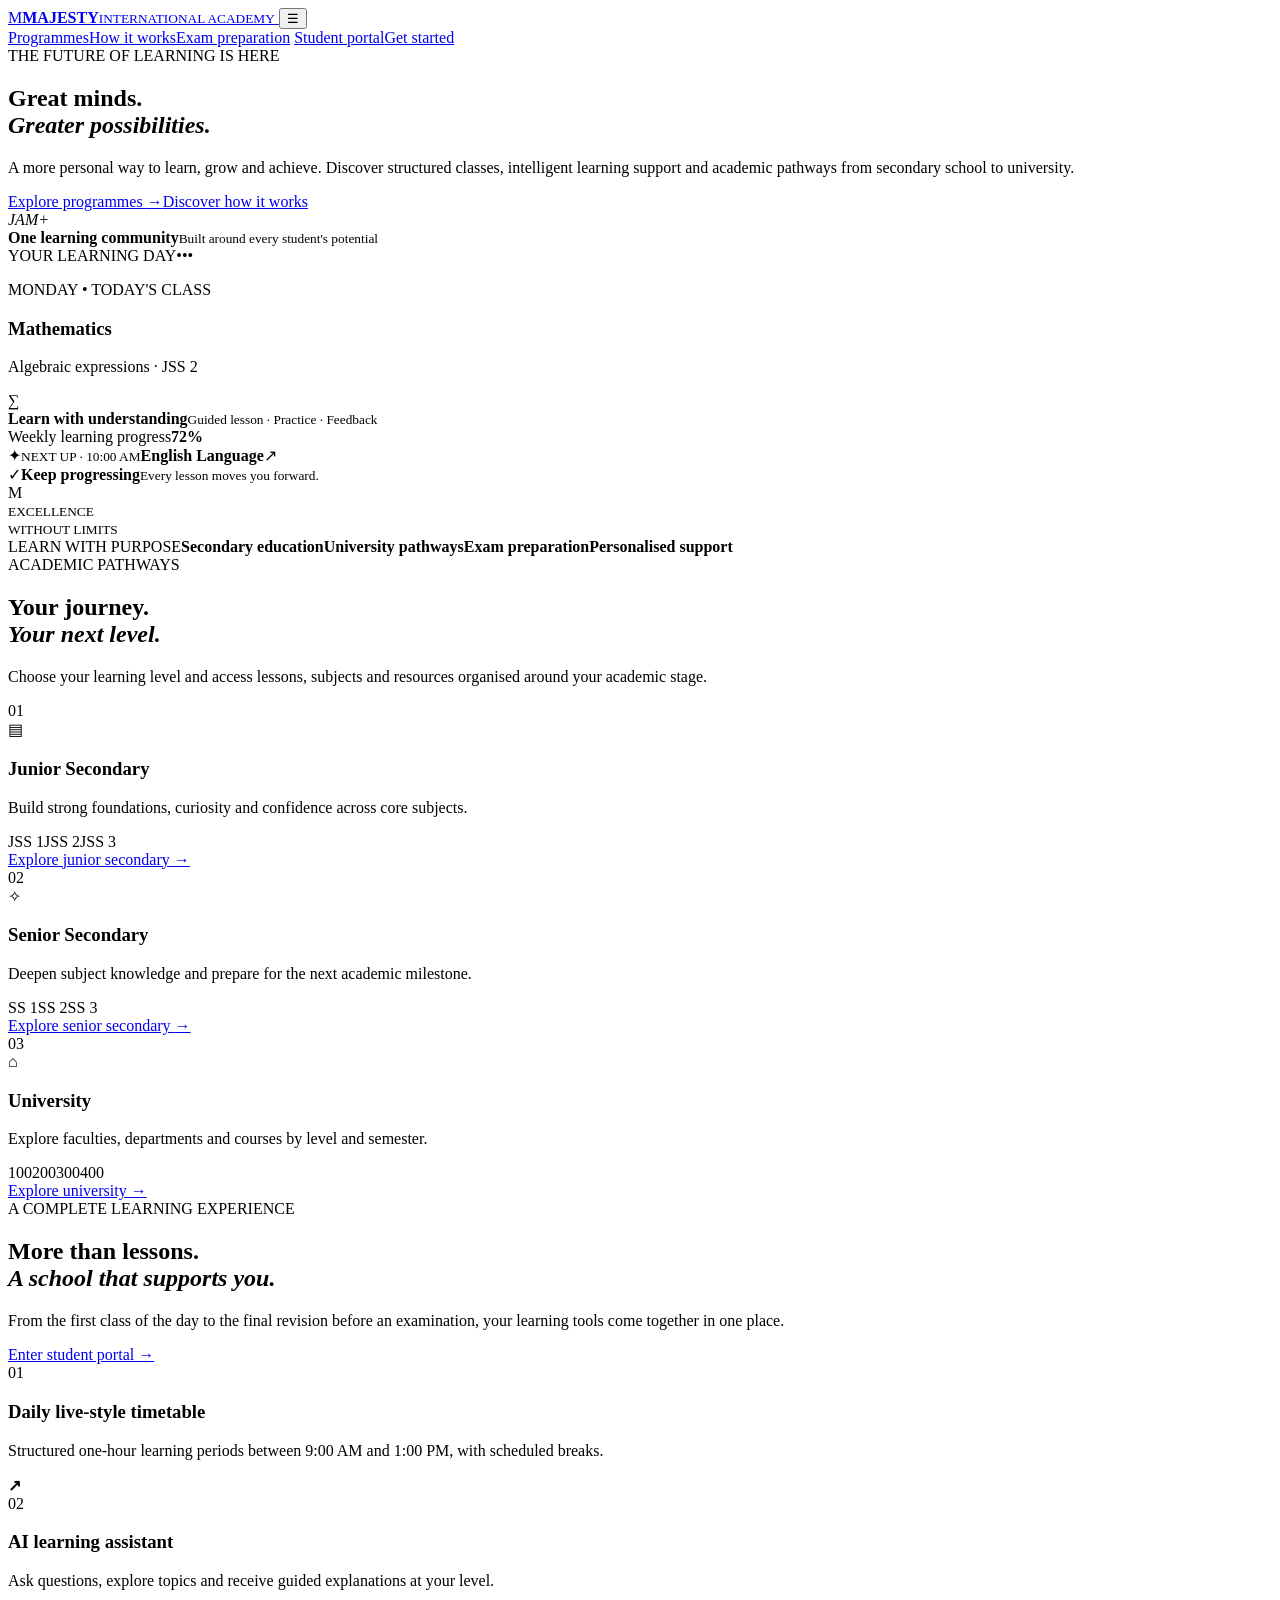
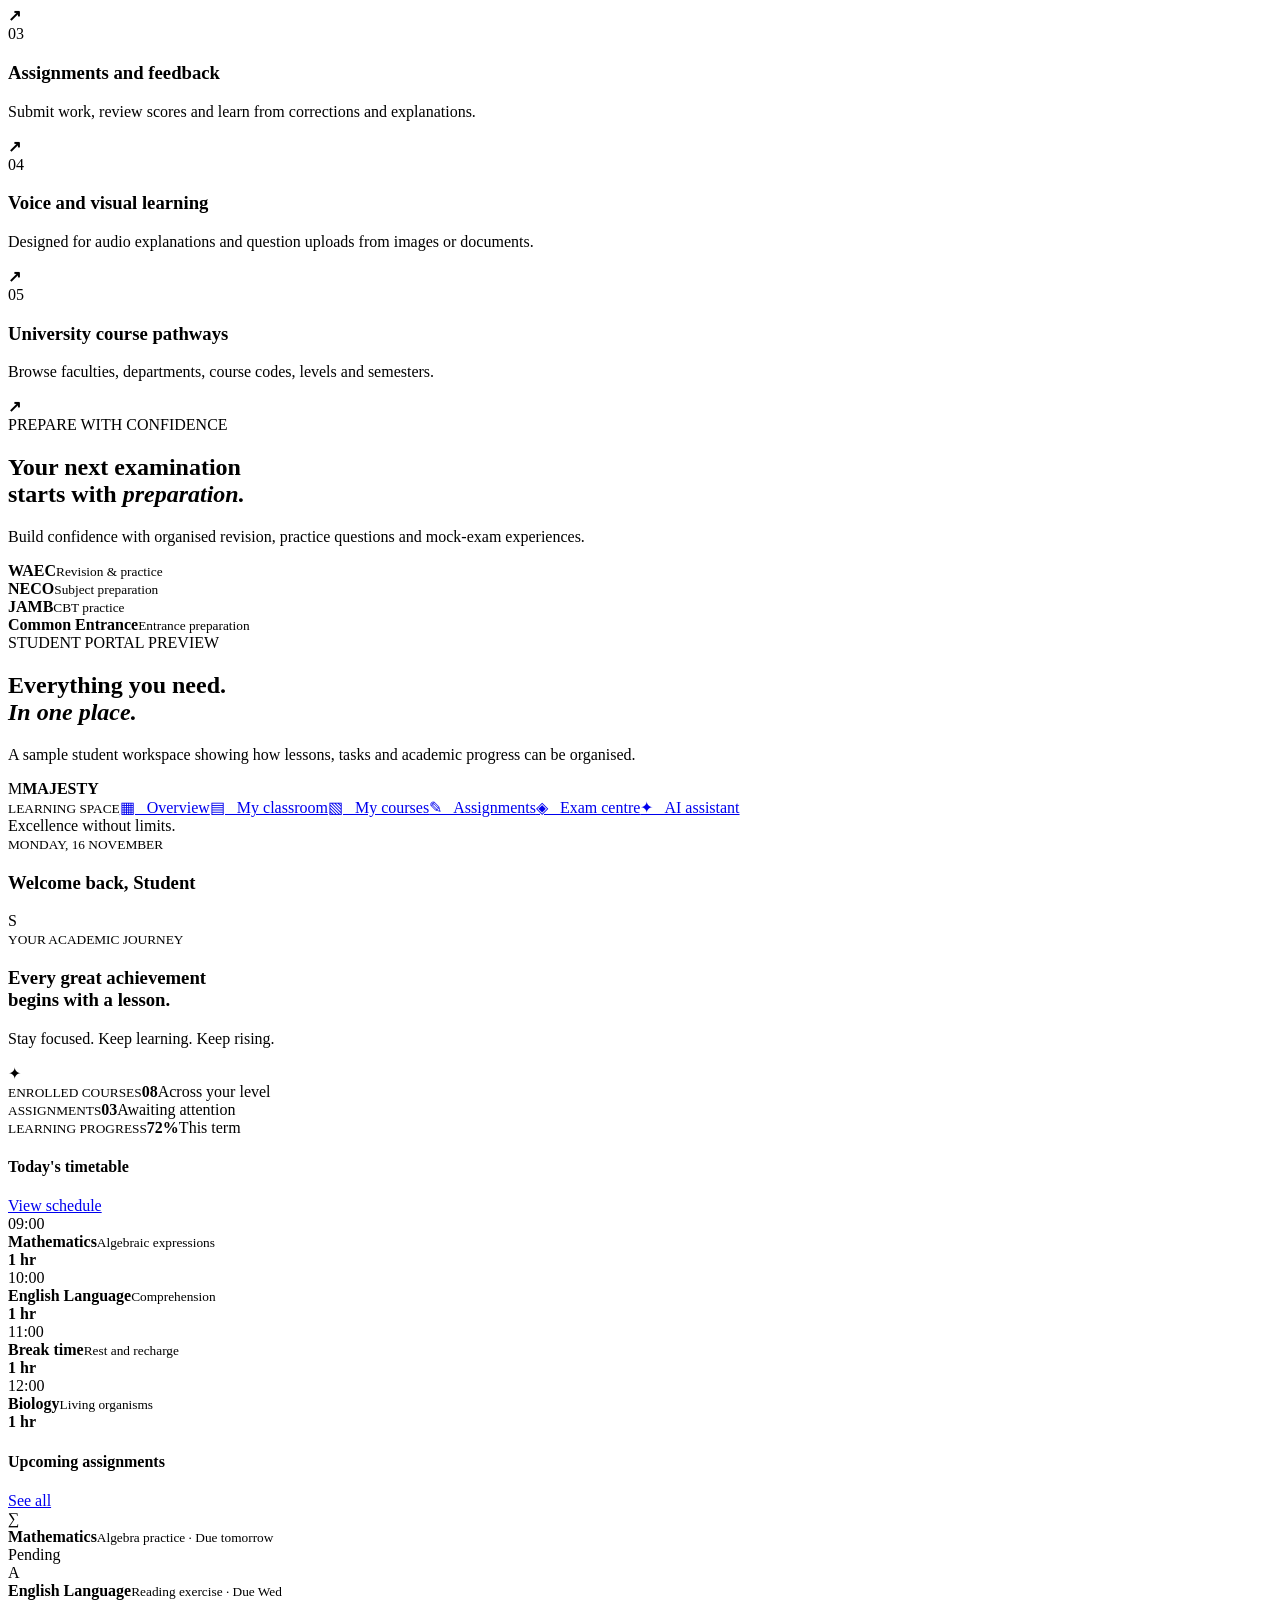
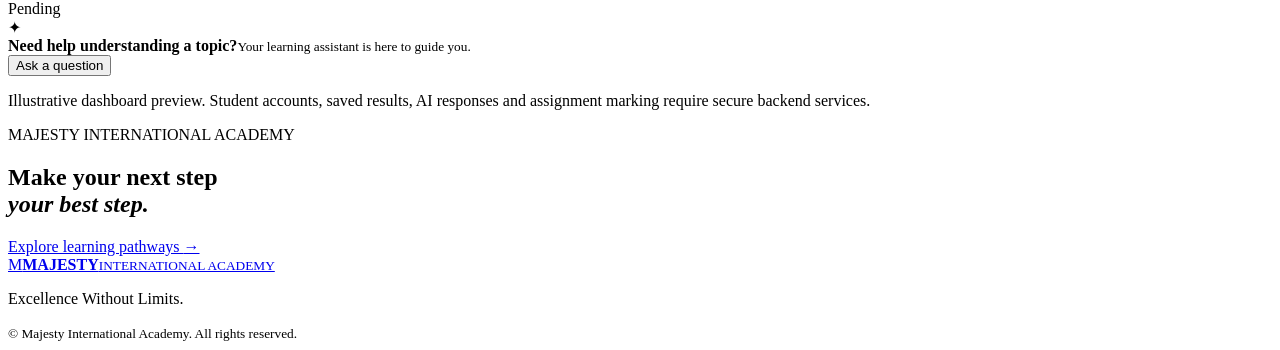
==== index.html @ ababc168 "Add index.html for Majesty International Academy website" ====
<!doctype html>
<html lang="en">
<head>
  <meta charset="UTF-8" />
  <meta name="viewport" content="width=device-width, initial-scale=1.0" />
  <meta name="description" content="Majesty International Academy — premium AI-powered learning for JSS, SS and university students." />
  <meta name="theme-color" content="#102b55" />
  <title>Majesty International Academy | Excellence Without Limits</title>
  <link rel="preconnect" href="https://fonts.googleapis.com">
  <link rel="preconnect" href="https://fonts.gstatic.com" crossorigin>
  <link href="https://fonts.googleapis.com/css2?family=DM+Sans:wght@400;500;600;700&family=Playfair+Display:wght@600;700&display=swap" rel="stylesheet">
  <link rel="stylesheet" href="styles.css" />
</head>
<body>
  <header class="site-header">
    <a class="brand" href="#home" aria-label="Majesty International Academy home">
      <span class="brand-mark">M</span><span><strong>MAJESTY</strong><small>INTERNATIONAL ACADEMY</small></span>
    </a>
    <button class="menu-toggle" id="menuToggle" aria-label="Open navigation">☰</button>
    <nav id="mainNav">
      <a href="#programmes">Programmes</a><a href="#how">How it works</a><a href="#exams">Exam preparation</a>
      <a href="#dashboard" class="nav-login">Student portal</a><a href="#dashboard" class="button button-small">Get started</a>
    </nav>
  </header>

  <main id="home">
    <section class="hero">
      <div class="hero-copy">
        <span class="eyebrow"><span class="eyebrow-dot"></span> THE FUTURE OF LEARNING IS HERE</span>
        <h1>Great minds.<br><em>Greater possibilities.</em></h1>
        <p class="hero-lead">A more personal way to learn, grow and achieve. Discover structured classes, intelligent learning support and academic pathways from secondary school to university.</p>
        <div class="hero-actions"><a class="button" href="#programmes">Explore programmes <span>→</span></a><a class="text-link" href="#how">Discover how it works</a></div>
        <div class="hero-proof"><div class="avatar-stack"><i>J</i><i>A</i><i>M</i><i>+</i></div><span><strong>One learning community</strong><small>Built around every student's potential</small></span></div>
      </div>
      <div class="hero-visual">
        <div class="hero-glow"></div>
        <div class="study-card">
          <div class="study-top"><span class="live-pill"><b></b> YOUR LEARNING DAY</span><span class="dots">•••</span></div>
          <p class="muted-label">MONDAY • TODAY'S CLASS</p>
          <h3>Mathematics</h3><p class="study-sub">Algebraic expressions · JSS 2</p>
          <div class="lesson-art"><div class="math-symbol">∑</div><div><strong>Learn with understanding</strong><small>Guided lesson · Practice · Feedback</small></div></div>
          <div class="progress-line"><span></span></div><div class="progress-caption"><span>Weekly learning progress</span><strong>72%</strong></div>
          <div class="next-class"><span class="class-icon">✦</span><span><small>NEXT UP · 10:00 AM</small><strong>English Language</strong></span><span class="arrow">↗</span></div>
        </div>
        <div class="floating-note"><span class="note-icon">✓</span><span><strong>Keep progressing</strong><small>Every lesson moves you forward.</small></span></div>
        <div class="hero-seal">M<br><small>EXCELLENCE<br>WITHOUT LIMITS</small></div>
      </div>
    </section>

    <section class="trust-strip"><span>LEARN WITH PURPOSE</span><b>Secondary education</b><i></i><b>University pathways</b><i></i><b>Exam preparation</b><i></i><b>Personalised support</b></section>

    <section class="section programmes" id="programmes">
      <div class="section-heading"><div><span class="eyebrow">ACADEMIC PATHWAYS</span><h2>Your journey.<br><em>Your next level.</em></h2></div><p>Choose your learning level and access lessons, subjects and resources organised around your academic stage.</p></div>
      <div class="programme-grid">
        <article class="programme-card"><span class="programme-number">01</span><div class="programme-icon">▤</div><h3>Junior Secondary</h3><p>Build strong foundations, curiosity and confidence across core subjects.</p><div class="level-tags"><span>JSS 1</span><span>JSS 2</span><span>JSS 3</span></div><a href="#dashboard" class="card-link">Explore junior secondary <b>→</b></a></article>
        <article class="programme-card featured"><span class="programme-number">02</span><div class="programme-icon">✧</div><h3>Senior Secondary</h3><p>Deepen subject knowledge and prepare for the next academic milestone.</p><div class="level-tags"><span>SS 1</span><span>SS 2</span><span>SS 3</span></div><a href="#dashboard" class="card-link">Explore senior secondary <b>→</b></a></article>
        <article class="programme-card"><span class="programme-number">03</span><div class="programme-icon">⌂</div><h3>University</h3><p>Explore faculties, departments and courses by level and semester.</p><div class="level-tags"><span>100</span><span>200</span><span>300</span><span>400</span></div><a href="#dashboard" class="card-link">Explore university <b>→</b></a></article>
      </div>
    </section>

    <section class="section feature-section" id="how">
      <div class="feature-intro"><span class="eyebrow">A COMPLETE LEARNING EXPERIENCE</span><h2>More than lessons.<br><em>A school that supports you.</em></h2><p>From the first class of the day to the final revision before an examination, your learning tools come together in one place.</p><a href="#dashboard" class="button">Enter student portal <span>→</span></a></div>
      <div class="feature-list">
        <article><span>01</span><div><h3>Daily live-style timetable</h3><p>Structured one-hour learning periods between 9:00 AM and 1:00 PM, with scheduled breaks.</p></div><b>↗</b></article>
        <article><span>02</span><div><h3>AI learning assistant</h3><p>Ask questions, explore topics and receive guided explanations at your level.</p></div><b>↗</b></article>
        <article><span>03</span><div><h3>Assignments and feedback</h3><p>Submit work, review scores and learn from corrections and explanations.</p></div><b>↗</b></article>
        <article><span>04</span><div><h3>Voice and visual learning</h3><p>Designed for audio explanations and question uploads from images or documents.</p></div><b>↗</b></article>
        <article><span>05</span><div><h3>University course pathways</h3><p>Browse faculties, departments, course codes, levels and semesters.</p></div><b>↗</b></article>
      </div>
    </section>

    <section class="exam-section" id="exams"><div class="exam-copy"><span class="eyebrow light">PREPARE WITH CONFIDENCE</span><h2>Your next examination<br>starts with <em>preparation.</em></h2><p>Build confidence with organised revision, practice questions and mock-exam experiences.</p></div><div class="exam-grid"><div><strong>WAEC</strong><small>Revision & practice</small></div><div><strong>NECO</strong><small>Subject preparation</small></div><div><strong>JAMB</strong><small>CBT practice</small></div><div><strong>Common Entrance</strong><small>Entrance preparation</small></div></div></section>

    <section class="section dashboard-preview" id="dashboard">
      <div class="section-heading"><div><span class="eyebrow">STUDENT PORTAL PREVIEW</span><h2>Everything you need.<br><em>In one place.</em></h2></div><p>A sample student workspace showing how lessons, tasks and academic progress can be organised.</p></div>
      <div class="portal">
        <aside class="portal-sidebar"><div class="portal-brand"><span class="brand-mark mini">M</span><strong>MAJESTY</strong></div><small class="side-caption">LEARNING SPACE</small><a class="side-active" href="#dashboard">▦ &nbsp; Overview</a><a href="#timetable">▤ &nbsp; My classroom</a><a href="#courses">▧ &nbsp; My courses</a><a href="#assignments">✎ &nbsp; Assignments</a><a href="#exams">◈ &nbsp; Exam centre</a><a href="#assistant">✦ &nbsp; AI assistant</a><div class="side-bottom">Excellence without limits.</div></aside>
        <div class="portal-main"><div class="portal-top"><div><small>MONDAY, 16 NOVEMBER</small><h3>Welcome back, Student</h3></div><span class="student-avatar">S</span></div>
          <div class="welcome-banner"><div><small>YOUR ACADEMIC JOURNEY</small><h3>Every great achievement<br>begins with a lesson.</h3><p>Stay focused. Keep learning. Keep rising.</p></div><div class="banner-star">✦</div></div>
          <div class="stats-row"><div><small>ENROLLED COURSES</small><strong>08</strong><span>Across your level</span></div><div><small>ASSIGNMENTS</small><strong>03</strong><span>Awaiting attention</span></div><div><small>LEARNING PROGRESS</small><strong>72%</strong><span>This term</span></div></div>
          <div class="portal-columns"><div class="portal-panel" id="timetable"><div class="panel-heading"><h4>Today's timetable</h4><a href="#timetable">View schedule</a></div><div class="schedule-row"><time>09:00</time><span class="schedule-color blue"></span><div><strong>Mathematics</strong><small>Algebraic expressions</small></div><b>1 hr</b></div><div class="schedule-row"><time>10:00</time><span class="schedule-color gold"></span><div><strong>English Language</strong><small>Comprehension</small></div><b>1 hr</b></div><div class="schedule-row break-row"><time>11:00</time><span class="schedule-color green"></span><div><strong>Break time</strong><small>Rest and recharge</small></div><b>1 hr</b></div><div class="schedule-row"><time>12:00</time><span class="schedule-color violet"></span><div><strong>Biology</strong><small>Living organisms</small></div><b>1 hr</b></div></div>
          <div class="portal-panel" id="assignments"><div class="panel-heading"><h4>Upcoming assignments</h4><a href="#assignments">See all</a></div><div class="task-row"><span class="task-icon">∑</span><div><strong>Mathematics</strong><small>Algebra practice · Due tomorrow</small></div><span class="task-status">Pending</span></div><div class="task-row"><span class="task-icon gold-bg">A</span><div><strong>English Language</strong><small>Reading exercise · Due Wed</small></div><span class="task-status">Pending</span></div><div class="assistant-card" id="assistant"><span>✦</span><div><strong>Need help understanding a topic?</strong><small>Your learning assistant is here to guide you.</small></div><button id="askAssistant">Ask a question</button></div></div></div>
        </div>
      </div>
      <p class="demo-note">Illustrative dashboard preview. Student accounts, saved results, AI responses and assignment marking require secure backend services.</p>
    </section>

    <section class="closing-cta"><span class="eyebrow light">MAJESTY INTERNATIONAL ACADEMY</span><h2>Make your next step<br><em>your best step.</em></h2><a href="#programmes" class="button button-gold">Explore learning pathways <span>→</span></a></section>
  </main>
  <footer><a class="brand footer-brand" href="#home"><span class="brand-mark">M</span><span><strong>MAJESTY</strong><small>INTERNATIONAL ACADEMY</small></span></a><p>Excellence Without Limits.</p><small>© <span id="year"></span> Majesty International Academy. All rights reserved.</small></footer>
  <div class="toast" id="toast" role="status" aria-live="polite"></div>
  <script src="app.js"></script>
</body>
</html>
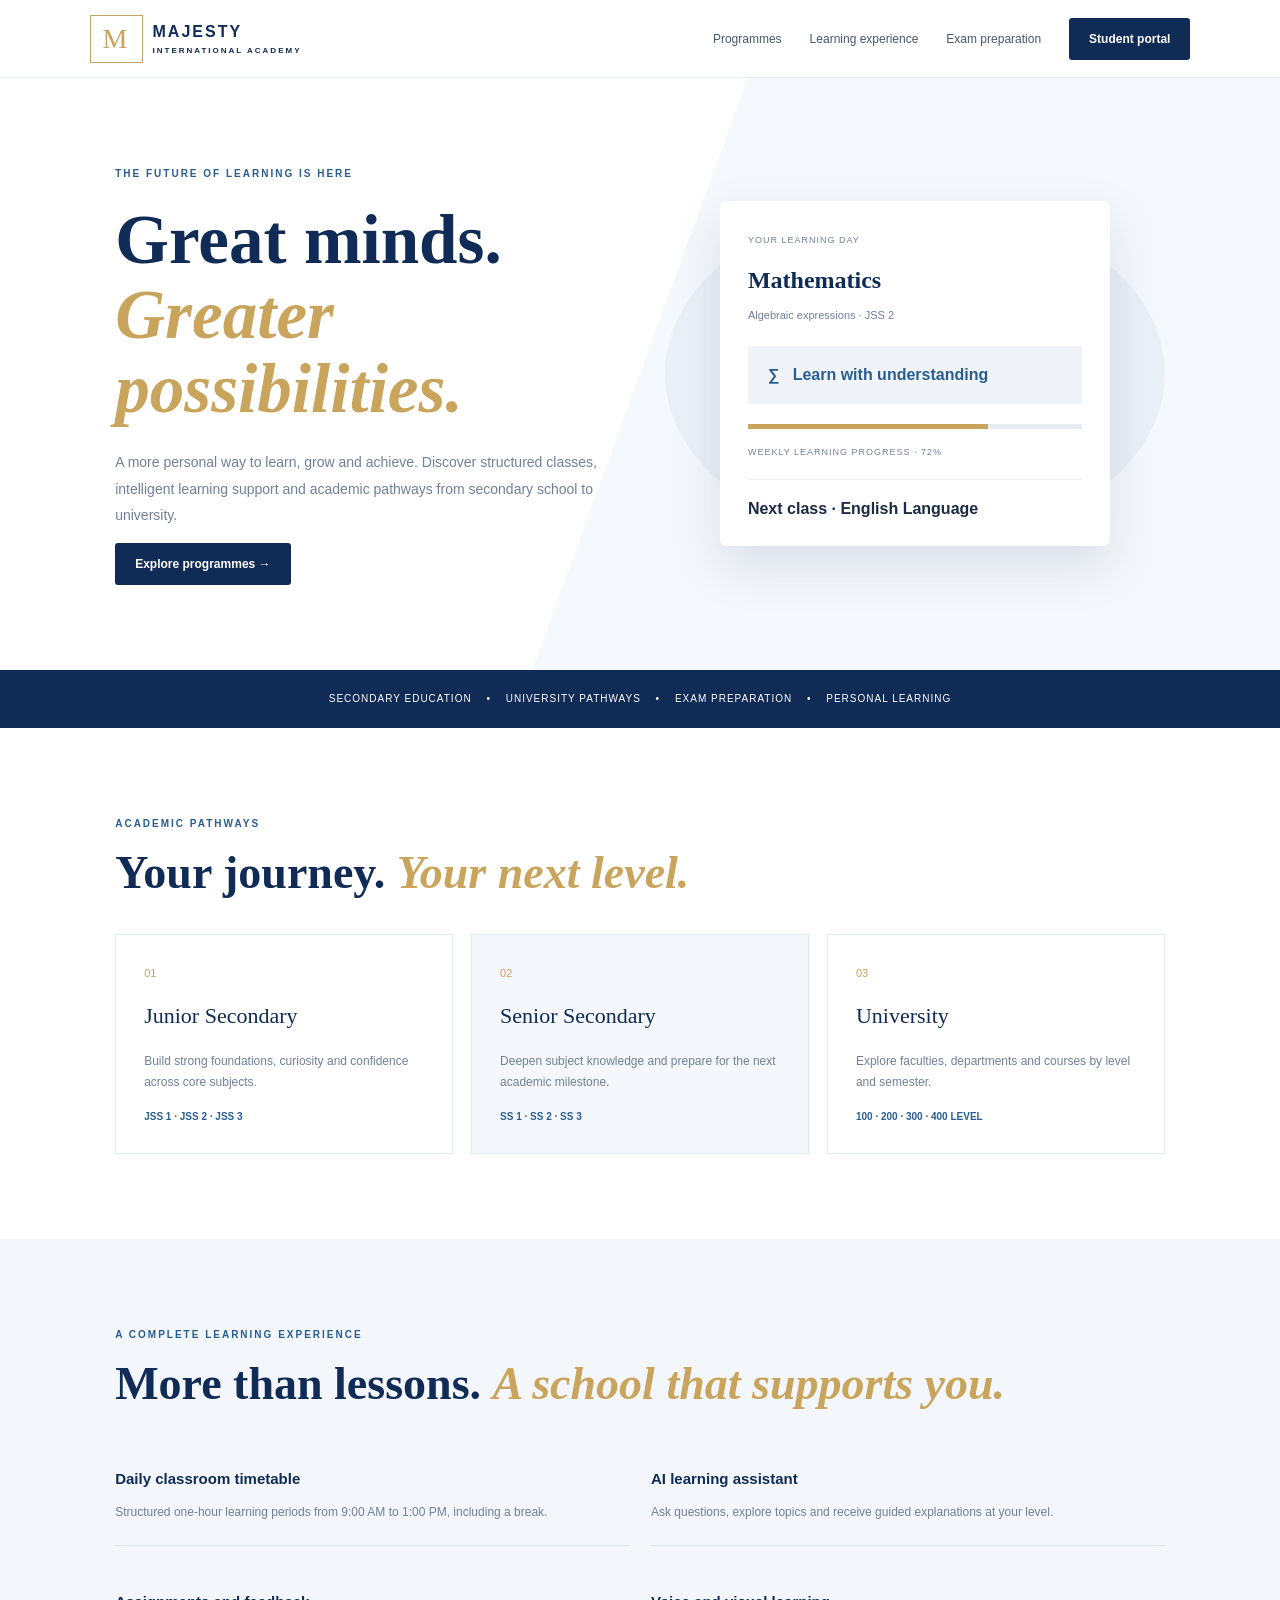
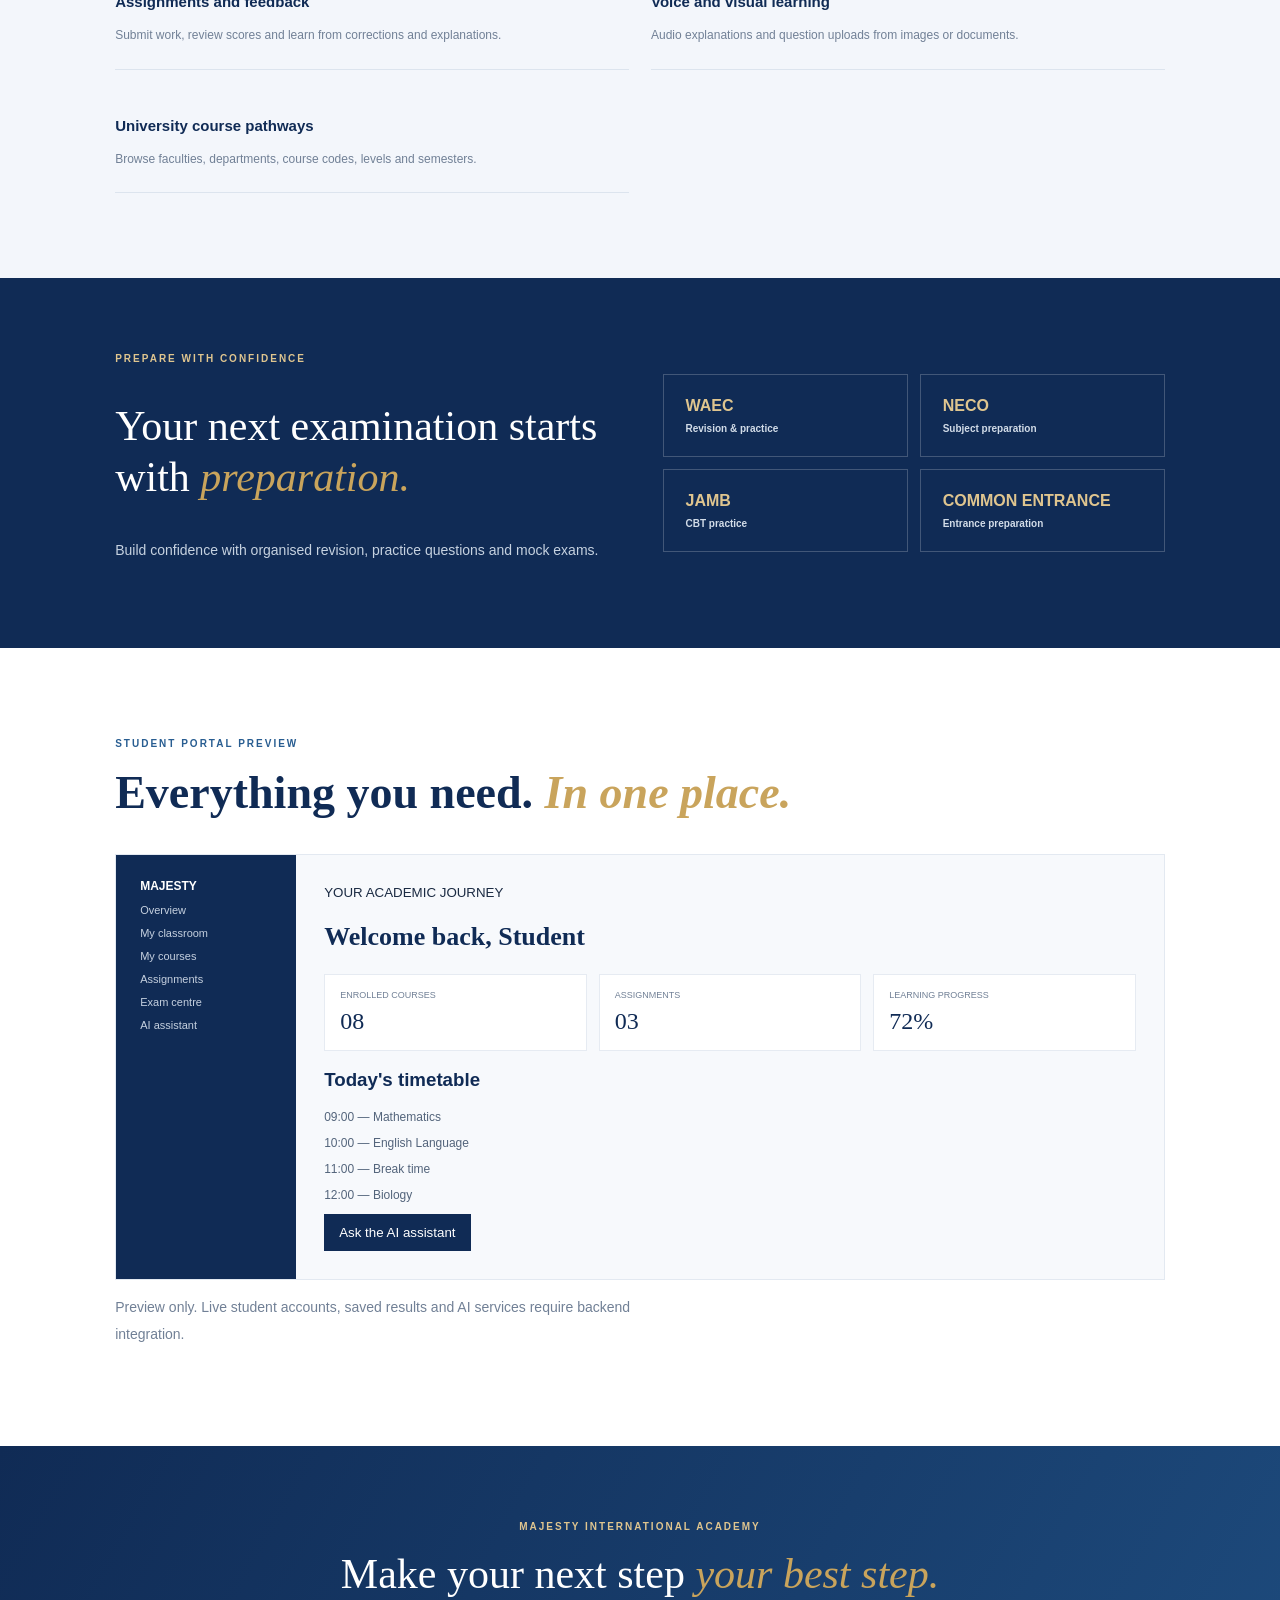
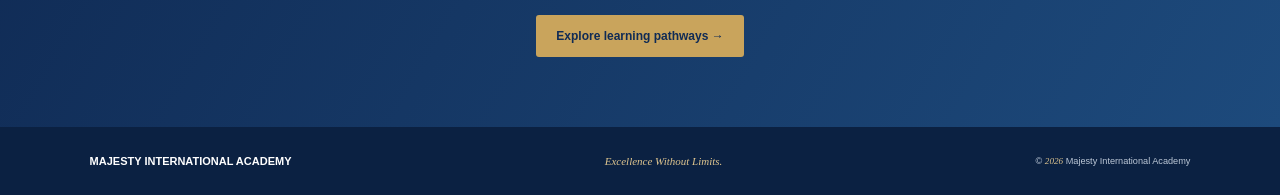
==== commit 23b69b9f: "Build Majesty International Academy website foundation" ====
--- a/index.html
+++ b/index.html
@@ -1,94 +1,10 @@
 <!doctype html>
-<html lang="en">
-<head>
-  <meta charset="UTF-8" />
-  <meta name="viewport" content="width=device-width, initial-scale=1.0" />
-  <meta name="description" content="Majesty International Academy — premium AI-powered learning for JSS, SS and university students." />
-  <meta name="theme-color" content="#102b55" />
-  <title>Majesty International Academy | Excellence Without Limits</title>
-  <link rel="preconnect" href="https://fonts.googleapis.com">
-  <link rel="preconnect" href="https://fonts.gstatic.com" crossorigin>
-  <link href="https://fonts.googleapis.com/css2?family=DM+Sans:wght@400;500;600;700&family=Playfair+Display:wght@600;700&display=swap" rel="stylesheet">
-  <link rel="stylesheet" href="styles.css" />
-</head>
-<body>
-  <header class="site-header">
-    <a class="brand" href="#home" aria-label="Majesty International Academy home">
-      <span class="brand-mark">M</span><span><strong>MAJESTY</strong><small>INTERNATIONAL ACADEMY</small></span>
-    </a>
-    <button class="menu-toggle" id="menuToggle" aria-label="Open navigation">☰</button>
-    <nav id="mainNav">
-      <a href="#programmes">Programmes</a><a href="#how">How it works</a><a href="#exams">Exam preparation</a>
-      <a href="#dashboard" class="nav-login">Student portal</a><a href="#dashboard" class="button button-small">Get started</a>
-    </nav>
-  </header>
-
-  <main id="home">
-    <section class="hero">
-      <div class="hero-copy">
-        <span class="eyebrow"><span class="eyebrow-dot"></span> THE FUTURE OF LEARNING IS HERE</span>
-        <h1>Great minds.<br><em>Greater possibilities.</em></h1>
-        <p class="hero-lead">A more personal way to learn, grow and achieve. Discover structured classes, intelligent learning support and academic pathways from secondary school to university.</p>
-        <div class="hero-actions"><a class="button" href="#programmes">Explore programmes <span>→</span></a><a class="text-link" href="#how">Discover how it works</a></div>
-        <div class="hero-proof"><div class="avatar-stack"><i>J</i><i>A</i><i>M</i><i>+</i></div><span><strong>One learning community</strong><small>Built around every student's potential</small></span></div>
-      </div>
-      <div class="hero-visual">
-        <div class="hero-glow"></div>
-        <div class="study-card">
-          <div class="study-top"><span class="live-pill"><b></b> YOUR LEARNING DAY</span><span class="dots">•••</span></div>
-          <p class="muted-label">MONDAY • TODAY'S CLASS</p>
-          <h3>Mathematics</h3><p class="study-sub">Algebraic expressions · JSS 2</p>
-          <div class="lesson-art"><div class="math-symbol">∑</div><div><strong>Learn with understanding</strong><small>Guided lesson · Practice · Feedback</small></div></div>
-          <div class="progress-line"><span></span></div><div class="progress-caption"><span>Weekly learning progress</span><strong>72%</strong></div>
-          <div class="next-class"><span class="class-icon">✦</span><span><small>NEXT UP · 10:00 AM</small><strong>English Language</strong></span><span class="arrow">↗</span></div>
-        </div>
-        <div class="floating-note"><span class="note-icon">✓</span><span><strong>Keep progressing</strong><small>Every lesson moves you forward.</small></span></div>
-        <div class="hero-seal">M<br><small>EXCELLENCE<br>WITHOUT LIMITS</small></div>
-      </div>
-    </section>
-
-    <section class="trust-strip"><span>LEARN WITH PURPOSE</span><b>Secondary education</b><i></i><b>University pathways</b><i></i><b>Exam preparation</b><i></i><b>Personalised support</b></section>
-
-    <section class="section programmes" id="programmes">
-      <div class="section-heading"><div><span class="eyebrow">ACADEMIC PATHWAYS</span><h2>Your journey.<br><em>Your next level.</em></h2></div><p>Choose your learning level and access lessons, subjects and resources organised around your academic stage.</p></div>
-      <div class="programme-grid">
-        <article class="programme-card"><span class="programme-number">01</span><div class="programme-icon">▤</div><h3>Junior Secondary</h3><p>Build strong foundations, curiosity and confidence across core subjects.</p><div class="level-tags"><span>JSS 1</span><span>JSS 2</span><span>JSS 3</span></div><a href="#dashboard" class="card-link">Explore junior secondary <b>→</b></a></article>
-        <article class="programme-card featured"><span class="programme-number">02</span><div class="programme-icon">✧</div><h3>Senior Secondary</h3><p>Deepen subject knowledge and prepare for the next academic milestone.</p><div class="level-tags"><span>SS 1</span><span>SS 2</span><span>SS 3</span></div><a href="#dashboard" class="card-link">Explore senior secondary <b>→</b></a></article>
-        <article class="programme-card"><span class="programme-number">03</span><div class="programme-icon">⌂</div><h3>University</h3><p>Explore faculties, departments and courses by level and semester.</p><div class="level-tags"><span>100</span><span>200</span><span>300</span><span>400</span></div><a href="#dashboard" class="card-link">Explore university <b>→</b></a></article>
-      </div>
-    </section>
-
-    <section class="section feature-section" id="how">
-      <div class="feature-intro"><span class="eyebrow">A COMPLETE LEARNING EXPERIENCE</span><h2>More than lessons.<br><em>A school that supports you.</em></h2><p>From the first class of the day to the final revision before an examination, your learning tools come together in one place.</p><a href="#dashboard" class="button">Enter student portal <span>→</span></a></div>
-      <div class="feature-list">
-        <article><span>01</span><div><h3>Daily live-style timetable</h3><p>Structured one-hour learning periods between 9:00 AM and 1:00 PM, with scheduled breaks.</p></div><b>↗</b></article>
-        <article><span>02</span><div><h3>AI learning assistant</h3><p>Ask questions, explore topics and receive guided explanations at your level.</p></div><b>↗</b></article>
-        <article><span>03</span><div><h3>Assignments and feedback</h3><p>Submit work, review scores and learn from corrections and explanations.</p></div><b>↗</b></article>
-        <article><span>04</span><div><h3>Voice and visual learning</h3><p>Designed for audio explanations and question uploads from images or documents.</p></div><b>↗</b></article>
-        <article><span>05</span><div><h3>University course pathways</h3><p>Browse faculties, departments, course codes, levels and semesters.</p></div><b>↗</b></article>
-      </div>
-    </section>
-
-    <section class="exam-section" id="exams"><div class="exam-copy"><span class="eyebrow light">PREPARE WITH CONFIDENCE</span><h2>Your next examination<br>starts with <em>preparation.</em></h2><p>Build confidence with organised revision, practice questions and mock-exam experiences.</p></div><div class="exam-grid"><div><strong>WAEC</strong><small>Revision & practice</small></div><div><strong>NECO</strong><small>Subject preparation</small></div><div><strong>JAMB</strong><small>CBT practice</small></div><div><strong>Common Entrance</strong><small>Entrance preparation</small></div></div></section>
-
-    <section class="section dashboard-preview" id="dashboard">
-      <div class="section-heading"><div><span class="eyebrow">STUDENT PORTAL PREVIEW</span><h2>Everything you need.<br><em>In one place.</em></h2></div><p>A sample student workspace showing how lessons, tasks and academic progress can be organised.</p></div>
-      <div class="portal">
-        <aside class="portal-sidebar"><div class="portal-brand"><span class="brand-mark mini">M</span><strong>MAJESTY</strong></div><small class="side-caption">LEARNING SPACE</small><a class="side-active" href="#dashboard">▦ &nbsp; Overview</a><a href="#timetable">▤ &nbsp; My classroom</a><a href="#courses">▧ &nbsp; My courses</a><a href="#assignments">✎ &nbsp; Assignments</a><a href="#exams">◈ &nbsp; Exam centre</a><a href="#assistant">✦ &nbsp; AI assistant</a><div class="side-bottom">Excellence without limits.</div></aside>
-        <div class="portal-main"><div class="portal-top"><div><small>MONDAY, 16 NOVEMBER</small><h3>Welcome back, Student</h3></div><span class="student-avatar">S</span></div>
-          <div class="welcome-banner"><div><small>YOUR ACADEMIC JOURNEY</small><h3>Every great achievement<br>begins with a lesson.</h3><p>Stay focused. Keep learning. Keep rising.</p></div><div class="banner-star">✦</div></div>
-          <div class="stats-row"><div><small>ENROLLED COURSES</small><strong>08</strong><span>Across your level</span></div><div><small>ASSIGNMENTS</small><strong>03</strong><span>Awaiting attention</span></div><div><small>LEARNING PROGRESS</small><strong>72%</strong><span>This term</span></div></div>
-          <div class="portal-columns"><div class="portal-panel" id="timetable"><div class="panel-heading"><h4>Today's timetable</h4><a href="#timetable">View schedule</a></div><div class="schedule-row"><time>09:00</time><span class="schedule-color blue"></span><div><strong>Mathematics</strong><small>Algebraic expressions</small></div><b>1 hr</b></div><div class="schedule-row"><time>10:00</time><span class="schedule-color gold"></span><div><strong>English Language</strong><small>Comprehension</small></div><b>1 hr</b></div><div class="schedule-row break-row"><time>11:00</time><span class="schedule-color green"></span><div><strong>Break time</strong><small>Rest and recharge</small></div><b>1 hr</b></div><div class="schedule-row"><time>12:00</time><span class="schedule-color violet"></span><div><strong>Biology</strong><small>Living organisms</small></div><b>1 hr</b></div></div>
-          <div class="portal-panel" id="assignments"><div class="panel-heading"><h4>Upcoming assignments</h4><a href="#assignments">See all</a></div><div class="task-row"><span class="task-icon">∑</span><div><strong>Mathematics</strong><small>Algebra practice · Due tomorrow</small></div><span class="task-status">Pending</span></div><div class="task-row"><span class="task-icon gold-bg">A</span><div><strong>English Language</strong><small>Reading exercise · Due Wed</small></div><span class="task-status">Pending</span></div><div class="assistant-card" id="assistant"><span>✦</span><div><strong>Need help understanding a topic?</strong><small>Your learning assistant is here to guide you.</small></div><button id="askAssistant">Ask a question</button></div></div></div>
-        </div>
-      </div>
-      <p class="demo-note">Illustrative dashboard preview. Student accounts, saved results, AI responses and assignment marking require secure backend services.</p>
-    </section>
-
-    <section class="closing-cta"><span class="eyebrow light">MAJESTY INTERNATIONAL ACADEMY</span><h2>Make your next step<br><em>your best step.</em></h2><a href="#programmes" class="button button-gold">Explore learning pathways <span>→</span></a></section>
-  </main>
-  <footer><a class="brand footer-brand" href="#home"><span class="brand-mark">M</span><span><strong>MAJESTY</strong><small>INTERNATIONAL ACADEMY</small></span></a><p>Excellence Without Limits.</p><small>© <span id="year"></span> Majesty International Academy. All rights reserved.</small></footer>
-  <div class="toast" id="toast" role="status" aria-live="polite"></div>
-  <script src="app.js"></script>
-</body>
-</html>+<html lang="en"><head><meta charset="utf-8"><meta name="viewport" content="width=device-width,initial-scale=1"><meta name="description" content="Majesty International Academy — excellence without limits."><title>Majesty International Academy</title><link rel="stylesheet" href="styles.css"></head>
+<body><header><a class="brand" href="#"><b>M</b><span>MAJESTY<small>INTERNATIONAL ACADEMY</small></span></a><button id="menu">☰</button><nav id="nav"><a href="#programmes">Programmes</a><a href="#experience">Learning experience</a><a href="#exams">Exam preparation</a><a class="btn" href="#portal">Student portal</a></nav></header>
+<main><section class="hero"><div><label>THE FUTURE OF LEARNING IS HERE</label><h1>Great minds.<br><em>Greater possibilities.</em></h1><p>A more personal way to learn, grow and achieve. Discover structured classes, intelligent learning support and academic pathways from secondary school to university.</p><a class="btn" href="#programmes">Explore programmes →</a></div><div class="visual"><div class="lesson"><small>YOUR LEARNING DAY</small><h2>Mathematics</h2><p>Algebraic expressions · JSS 2</p><div class="tile">∑ &nbsp; Learn with understanding</div><div class="bar"><i></i></div><small>WEEKLY LEARNING PROGRESS · 72%</small><hr><b>Next class · English Language</b></div></div></section>
+<section class="strip">SECONDARY EDUCATION　 •　 UNIVERSITY PATHWAYS　 •　 EXAM PREPARATION　 •　 PERSONAL LEARNING</section>
+<section id="programmes" class="section"><label>ACADEMIC PATHWAYS</label><h2>Your journey. <em>Your next level.</em></h2><div class="cards"><article><span>01</span><h3>Junior Secondary</h3><p>Build strong foundations, curiosity and confidence across core subjects.</p><b>JSS 1 · JSS 2 · JSS 3</b></article><article><span>02</span><h3>Senior Secondary</h3><p>Deepen subject knowledge and prepare for the next academic milestone.</p><b>SS 1 · SS 2 · SS 3</b></article><article><span>03</span><h3>University</h3><p>Explore faculties, departments and courses by level and semester.</p><b>100 · 200 · 300 · 400 LEVEL</b></article></div></section>
+<section id="experience" class="section pale"><label>A COMPLETE LEARNING EXPERIENCE</label><h2>More than lessons. <em>A school that supports you.</em></h2><div class="features"><article><h3>Daily classroom timetable</h3><p>Structured one-hour learning periods from 9:00 AM to 1:00 PM, including a break.</p></article><article><h3>AI learning assistant</h3><p>Ask questions, explore topics and receive guided explanations at your level.</p></article><article><h3>Assignments and feedback</h3><p>Submit work, review scores and learn from corrections and explanations.</p></article><article><h3>Voice and visual learning</h3><p>Audio explanations and question uploads from images or documents.</p></article><article><h3>University course pathways</h3><p>Browse faculties, departments, course codes, levels and semesters.</p></article></div></section>
+<section id="exams" class="exam"><div><label>PREPARE WITH CONFIDENCE</label><h2>Your next examination starts with <em>preparation.</em></h2><p>Build confidence with organised revision, practice questions and mock exams.</p></div><div class="examgrid"><b>WAEC<small>Revision & practice</small></b><b>NECO<small>Subject preparation</small></b><b>JAMB<small>CBT practice</small></b><b>COMMON ENTRANCE<small>Entrance preparation</small></b></div></section>
+<section id="portal" class="section"><label>STUDENT PORTAL PREVIEW</label><h2>Everything you need. <em>In one place.</em></h2><div class="dashboard"><aside><b>MAJESTY</b><p>Overview</p><p>My classroom</p><p>My courses</p><p>Assignments</p><p>Exam centre</p><p>AI assistant</p></aside><div class="dashmain"><small>YOUR ACADEMIC JOURNEY</small><h2>Welcome back, Student</h2><div class="stats"><div><small>ENROLLED COURSES</small><strong>08</strong></div><div><small>ASSIGNMENTS</small><strong>03</strong></div><div><small>LEARNING PROGRESS</small><strong>72%</strong></div></div><h3>Today's timetable</h3><p>09:00 — Mathematics</p><p>10:00 — English Language</p><p>11:00 — Break time</p><p>12:00 — Biology</p><button id="ask">Ask the AI assistant</button></div></div><p class="note">Preview only. Live student accounts, saved results and AI services require backend integration.</p></section>
+<section class="closing"><label>MAJESTY INTERNATIONAL ACADEMY</label><h2>Make your next step <em>your best step.</em></h2><a class="btn gold" href="#programmes">Explore learning pathways →</a></section></main><footer><b>MAJESTY INTERNATIONAL ACADEMY</b><span>Excellence Without Limits.</span><small>© <span id="year"></span> Majesty International Academy</small></footer><div id="toast"></div><script src="app.js"></script></body></html>
--- a/styles.css
+++ b/styles.css
@@ -0,0 +1 @@
+:root{--navy:#102b55;--blue:#285d91;--gold:#c9a45c;--ink:#1b2b43;--muted:#718096;--pale:#f3f6fb}*{box-sizing:border-box}html{scroll-behavior:smooth}body{margin:0;font-family:Arial,sans-serif;color:var(--ink)}header{height:78px;padding:0 7%;display:flex;align-items:center;justify-content:space-between;border-bottom:1px solid #e8edf3;position:sticky;top:0;background:white;z-index:5}.brand{display:flex;align-items:center;gap:10px;text-decoration:none;color:var(--navy);font-weight:bold;letter-spacing:2px}.brand>b{border:1px solid var(--gold);color:var(--gold);font:28px Georgia;padding:7px 12px}.brand small{display:block;font-size:8px;margin-top:5px}nav{display:flex;align-items:center;gap:28px}nav a{font-size:12px;text-decoration:none;color:#47566d}#menu{display:none}.btn{display:inline-block;background:var(--navy);color:white;padding:14px 20px;border-radius:3px;text-decoration:none;font-size:12px;font-weight:bold}.hero{padding:85px 9%;display:grid;grid-template-columns:1fr 1fr;gap:50px;align-items:center;background:linear-gradient(110deg,#fff 50%,#f5f8fc 50%)}label{font-size:10px;letter-spacing:2px;color:var(--blue);font-weight:bold}h1,h2,h3{color:var(--navy)}h1,h2{font-family:Georgia,serif}h1{font-size:clamp(44px,5.4vw,70px);line-height:1.08;margin:22px 0}h1 em,h2 em{color:var(--gold)}.hero p,.section>p,.exam p{color:var(--muted);font-size:14px;line-height:1.9;max-width:520px}.visual{min-height:330px;display:grid;place-items:center;background:#eaf0f8;border-radius:50%}.lesson{background:white;padding:28px;width:min(390px,90%);box-shadow:0 20px 50px #17345a20;border-radius:7px}.lesson small{font-size:9px;letter-spacing:1px;color:var(--muted)}.lesson h2{margin-bottom:5px}.lesson p{font-size:11px}.tile{background:#f0f4f9;padding:20px;margin:20px 0;color:var(--blue);font-weight:bold}.bar{height:5px;background:#e8edf4;margin:12px 0}.bar i{display:block;width:72%;height:5px;background:var(--gold)}hr{border:0;border-top:1px solid #eee;margin:20px 0}.strip{text-align:center;background:var(--navy);color:#fff;padding:22px;font-size:10px;letter-spacing:1px}.section{padding:85px 9%}.section>h2,.pale h2{font-size:clamp(32px,4vw,46px);margin:15px 0 35px}.cards{display:grid;grid-template-columns:repeat(3,1fr);gap:18px}.cards article{border:1px solid #e3e9f1;padding:28px;min-height:220px}.cards article:nth-child(2){background:#f4f7fb}.cards article span{color:var(--gold);font-size:11px}.cards h3{font:22px Georgia}.cards p,.features p{font-size:12px;line-height:1.8;color:var(--muted)}.cards b{font-size:10px;color:var(--blue)}.pale{background:var(--pale)}.features{display:grid;grid-template-columns:repeat(2,1fr);gap:22px}.features article{border-bottom:1px solid #dce4ee;padding:10px 0}.features h3{font-size:15px}.exam{background:var(--navy);color:white;padding:70px 9%;display:grid;grid-template-columns:1fr 1fr;gap:45px;align-items:center}.exam label,.closing label{color:#dfc58f}.exam h2,.closing h2{font:42px Georgia;color:white;line-height:1.2}.exam p{color:#c6d2e0}.examgrid{display:grid;grid-template-columns:1fr 1fr;gap:12px}.examgrid b{border:1px solid #ffffff35;padding:22px;color:#dfc58f}.examgrid small{display:block;color:#d2dce8;font-size:10px;margin-top:8px}.dashboard{display:grid;grid-template-columns:180px 1fr;background:#f7f9fc;border:1px solid #e3e9f1}.dashboard aside{background:var(--navy);color:white;padding:24px;font-size:12px}.dashboard aside p{color:#c5d0df;font-size:11px}.dashmain{padding:28px}.dashmain h2{font-size:26px}.stats{display:grid;grid-template-columns:repeat(3,1fr);gap:12px}.stats div{padding:15px;background:white;border:1px solid #e6ebf2}.stats small,.stats strong{display:block}.stats small{font-size:9px;color:var(--muted)}.stats strong{font:24px Georgia;color:var(--navy);margin-top:8px}.dashmain p{font-size:12px;color:#53647b}.dashmain button{background:var(--navy);color:white;border:0;padding:11px 15px;cursor:pointer}.note{font-size:10px;color:var(--muted)}.closing{text-align:center;background:linear-gradient(120deg,#102b55,#1d4a7c);padding:70px 20px}.closing h2{margin:15px}.gold{background:var(--gold);color:var(--navy)}footer{background:#0b2142;color:white;padding:28px 7%;display:flex;justify-content:space-between;gap:20px;align-items:center;font-size:11px}footer span{color:#dfc58f;font-family:Georgia;font-style:italic}footer small{color:#bdc8d7}#toast{position:fixed;bottom:20px;left:50%;transform:translateX(-50%);background:var(--navy);color:white;padding:12px 18px;font-size:12px;opacity:0;transition:.2s}#toast.show{opacity:1}@media(max-width:700px){header{padding:0 5%}#menu{display:block;background:none;border:0;font-size:24px;color:var(--navy)}nav{display:none;position:absolute;top:78px;left:0;right:0;background:white;padding:20px;flex-direction:column}nav.open{display:flex}.hero,.exam{grid-template-columns:1fr;padding:55px 7%}.visual{min-height:280px}.section{padding:65px 7%}.cards{grid-template-columns:1fr}.features{grid-template-columns:1fr}.dashboard{grid-template-columns:1fr}.dashboard aside{display:none}.stats{gap:5px}.stats div{padding:9px}.stats small{font-size:7px}.exam h2,.closing h2{font-size:34px}footer{flex-wrap:wrap}footer small{width:100%}}
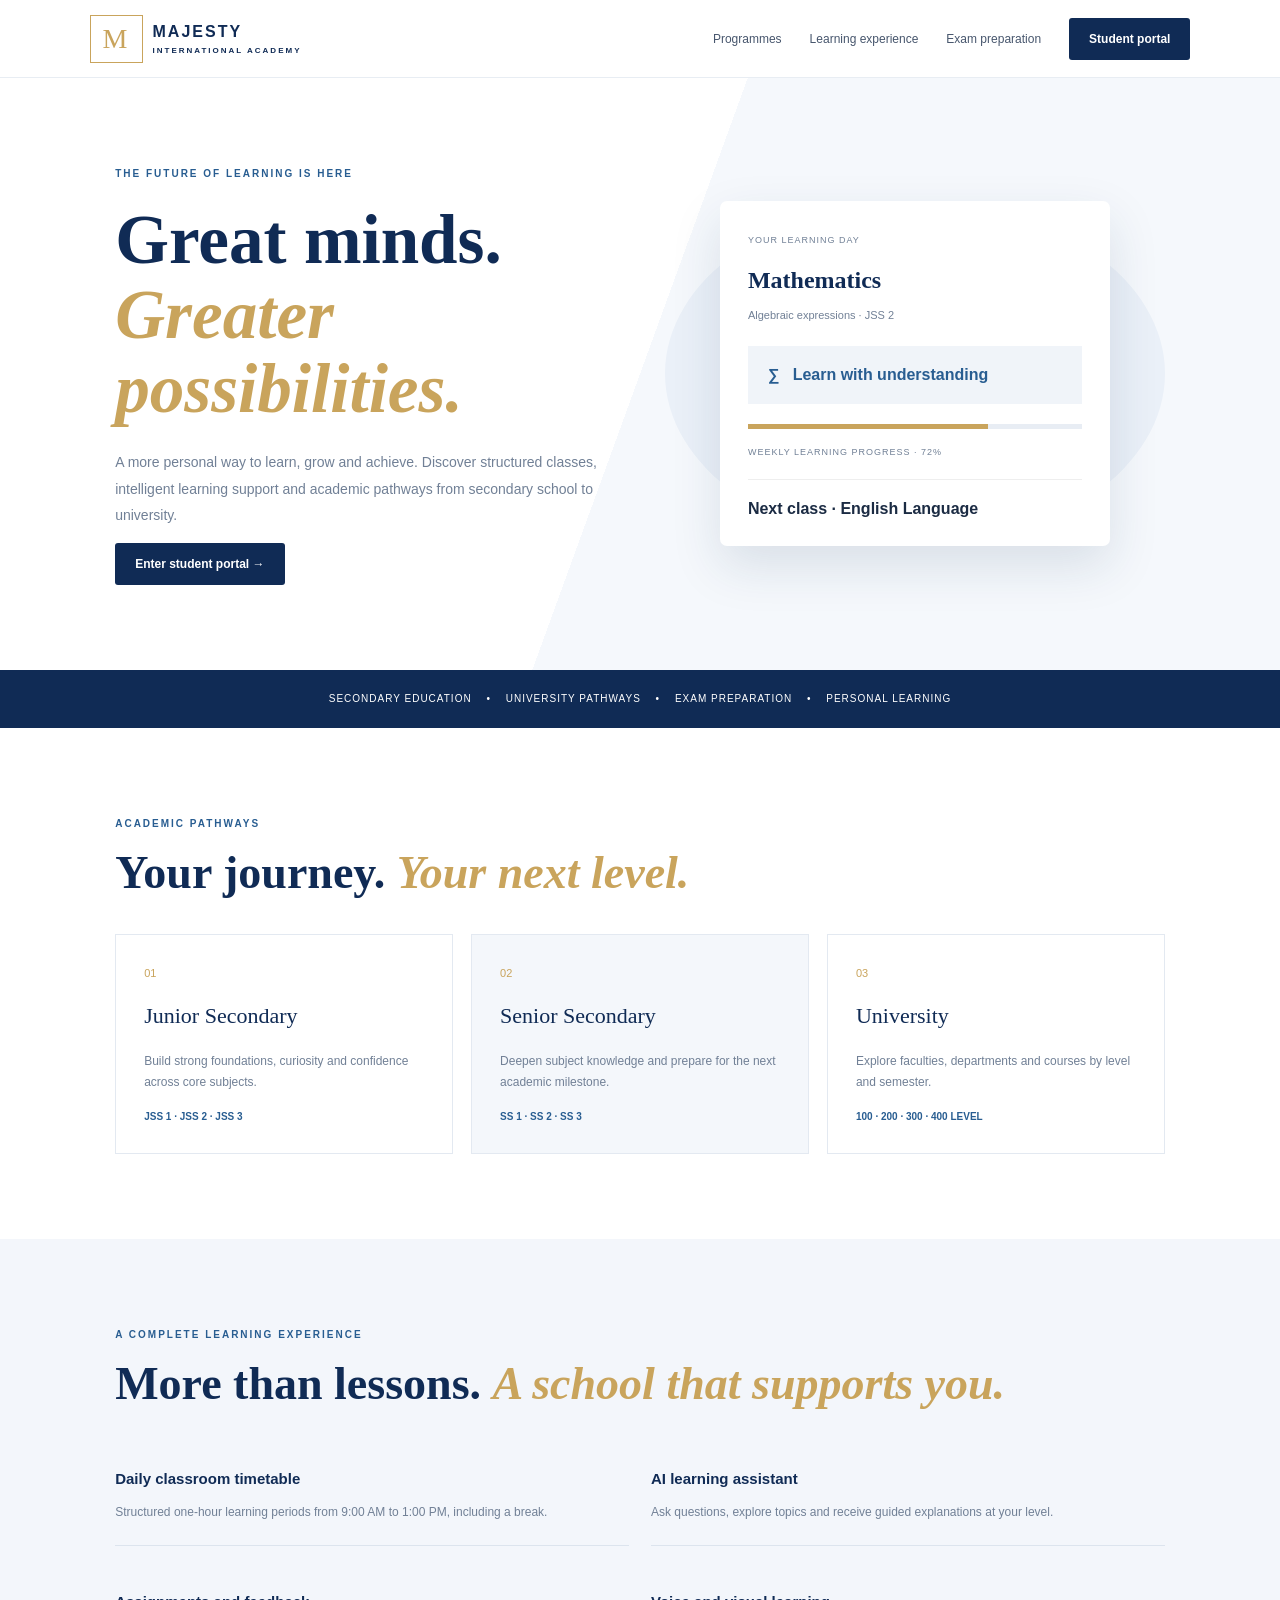
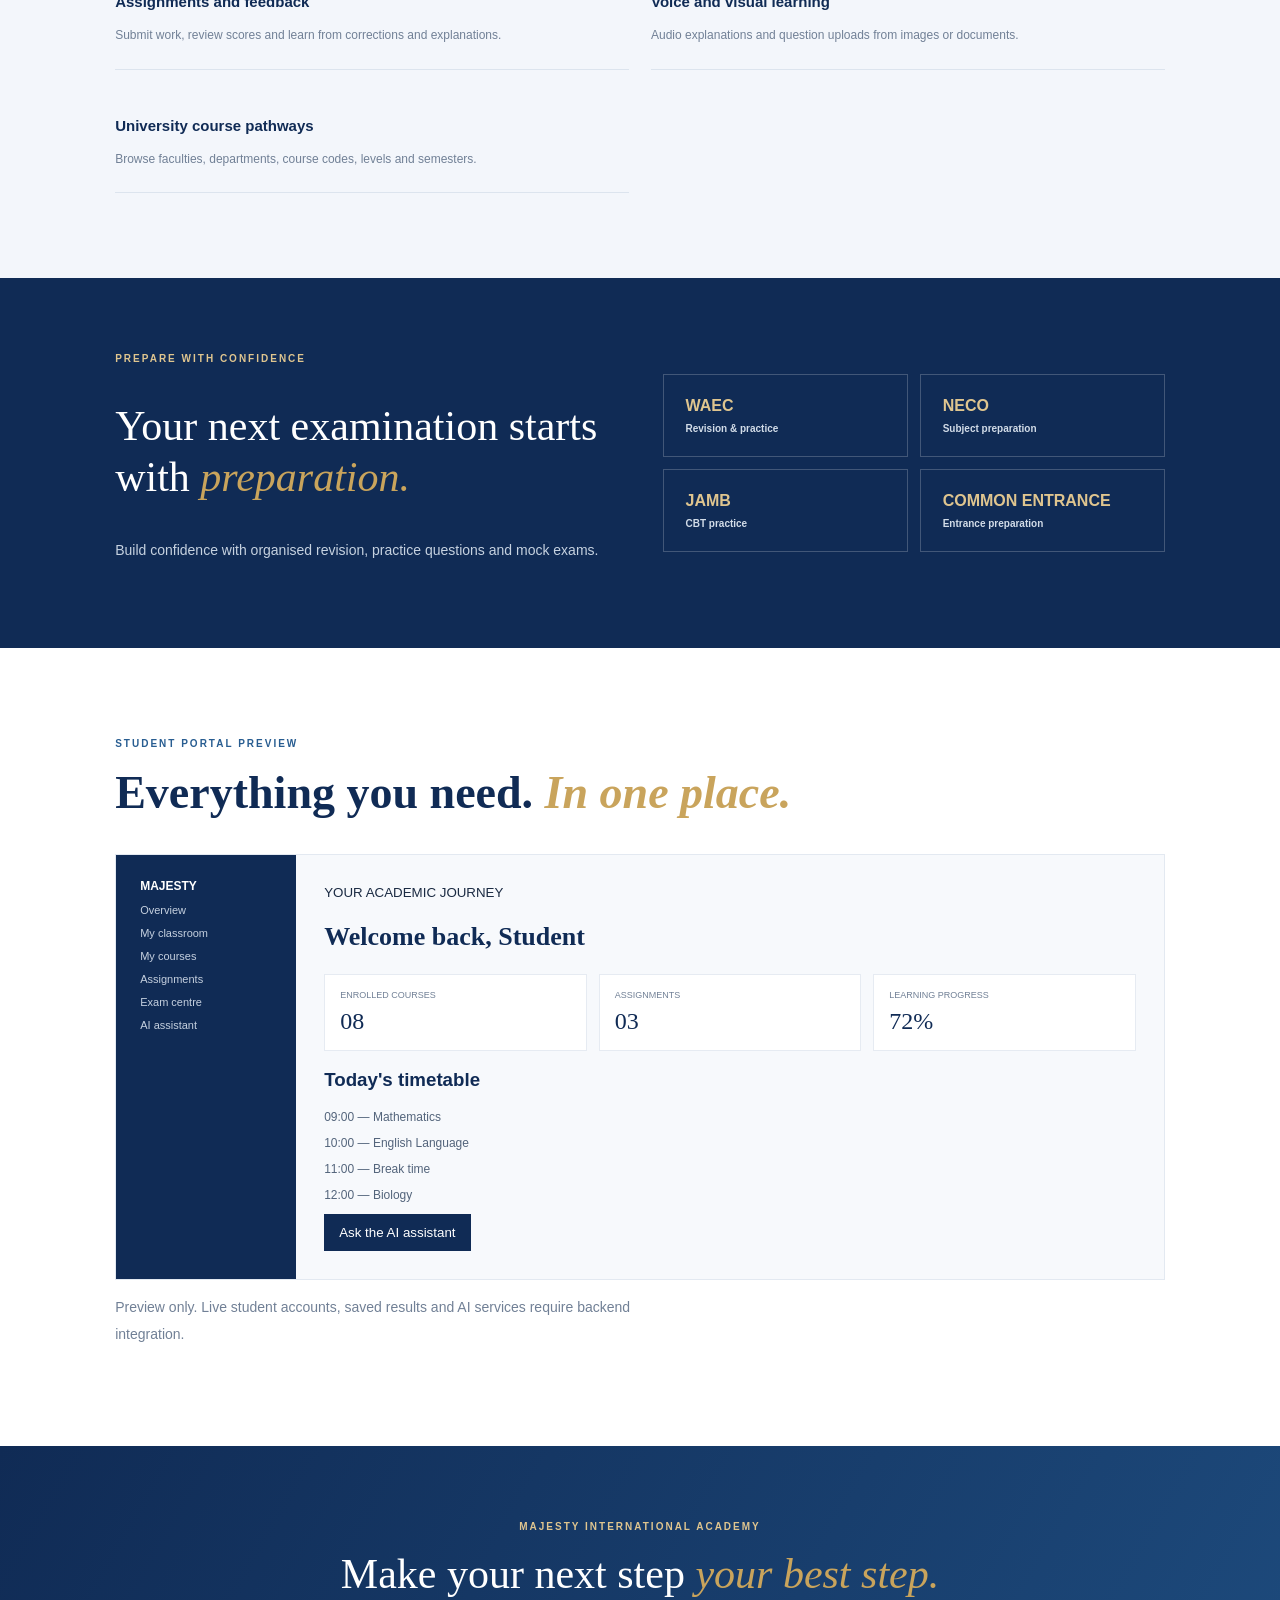
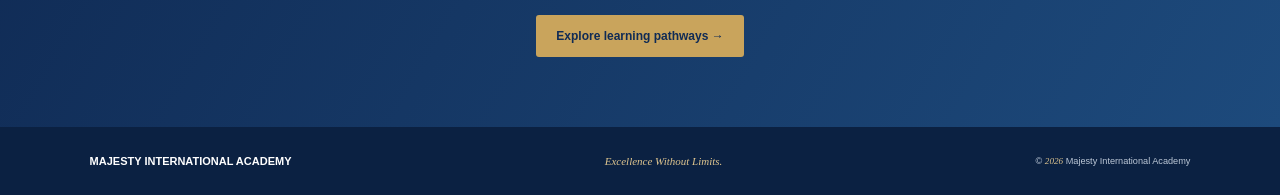
==== commit fadf182c: "Connect homepage to the student learning portal" ====
--- a/index.html
+++ b/index.html
@@ -1,7 +1,7 @@
 <!doctype html>
 <html lang="en"><head><meta charset="utf-8"><meta name="viewport" content="width=device-width,initial-scale=1"><meta name="description" content="Majesty International Academy — excellence without limits."><title>Majesty International Academy</title><link rel="stylesheet" href="styles.css"></head>
-<body><header><a class="brand" href="#"><b>M</b><span>MAJESTY<small>INTERNATIONAL ACADEMY</small></span></a><button id="menu">☰</button><nav id="nav"><a href="#programmes">Programmes</a><a href="#experience">Learning experience</a><a href="#exams">Exam preparation</a><a class="btn" href="#portal">Student portal</a></nav></header>
-<main><section class="hero"><div><label>THE FUTURE OF LEARNING IS HERE</label><h1>Great minds.<br><em>Greater possibilities.</em></h1><p>A more personal way to learn, grow and achieve. Discover structured classes, intelligent learning support and academic pathways from secondary school to university.</p><a class="btn" href="#programmes">Explore programmes →</a></div><div class="visual"><div class="lesson"><small>YOUR LEARNING DAY</small><h2>Mathematics</h2><p>Algebraic expressions · JSS 2</p><div class="tile">∑ &nbsp; Learn with understanding</div><div class="bar"><i></i></div><small>WEEKLY LEARNING PROGRESS · 72%</small><hr><b>Next class · English Language</b></div></div></section>
+<body><header><a class="brand" href="#"><b>M</b><span>MAJESTY<small>INTERNATIONAL ACADEMY</small></span></a><button id="menu">☰</button><nav id="nav"><a href="#programmes">Programmes</a><a href="#experience">Learning experience</a><a href="#exams">Exam preparation</a><a class="btn" href="portal.html">Student portal</a></nav></header>
+<main><section class="hero"><div><label>THE FUTURE OF LEARNING IS HERE</label><h1>Great minds.<br><em>Greater possibilities.</em></h1><p>A more personal way to learn, grow and achieve. Discover structured classes, intelligent learning support and academic pathways from secondary school to university.</p><a class="btn" href="portal.html">Enter student portal →</a></div><div class="visual"><div class="lesson"><small>YOUR LEARNING DAY</small><h2>Mathematics</h2><p>Algebraic expressions · JSS 2</p><div class="tile">∑ &nbsp; Learn with understanding</div><div class="bar"><i></i></div><small>WEEKLY LEARNING PROGRESS · 72%</small><hr><b>Next class · English Language</b></div></div></section>
 <section class="strip">SECONDARY EDUCATION　 •　 UNIVERSITY PATHWAYS　 •　 EXAM PREPARATION　 •　 PERSONAL LEARNING</section>
 <section id="programmes" class="section"><label>ACADEMIC PATHWAYS</label><h2>Your journey. <em>Your next level.</em></h2><div class="cards"><article><span>01</span><h3>Junior Secondary</h3><p>Build strong foundations, curiosity and confidence across core subjects.</p><b>JSS 1 · JSS 2 · JSS 3</b></article><article><span>02</span><h3>Senior Secondary</h3><p>Deepen subject knowledge and prepare for the next academic milestone.</p><b>SS 1 · SS 2 · SS 3</b></article><article><span>03</span><h3>University</h3><p>Explore faculties, departments and courses by level and semester.</p><b>100 · 200 · 300 · 400 LEVEL</b></article></div></section>
 <section id="experience" class="section pale"><label>A COMPLETE LEARNING EXPERIENCE</label><h2>More than lessons. <em>A school that supports you.</em></h2><div class="features"><article><h3>Daily classroom timetable</h3><p>Structured one-hour learning periods from 9:00 AM to 1:00 PM, including a break.</p></article><article><h3>AI learning assistant</h3><p>Ask questions, explore topics and receive guided explanations at your level.</p></article><article><h3>Assignments and feedback</h3><p>Submit work, review scores and learn from corrections and explanations.</p></article><article><h3>Voice and visual learning</h3><p>Audio explanations and question uploads from images or documents.</p></article><article><h3>University course pathways</h3><p>Browse faculties, departments, course codes, levels and semesters.</p></article></div></section>
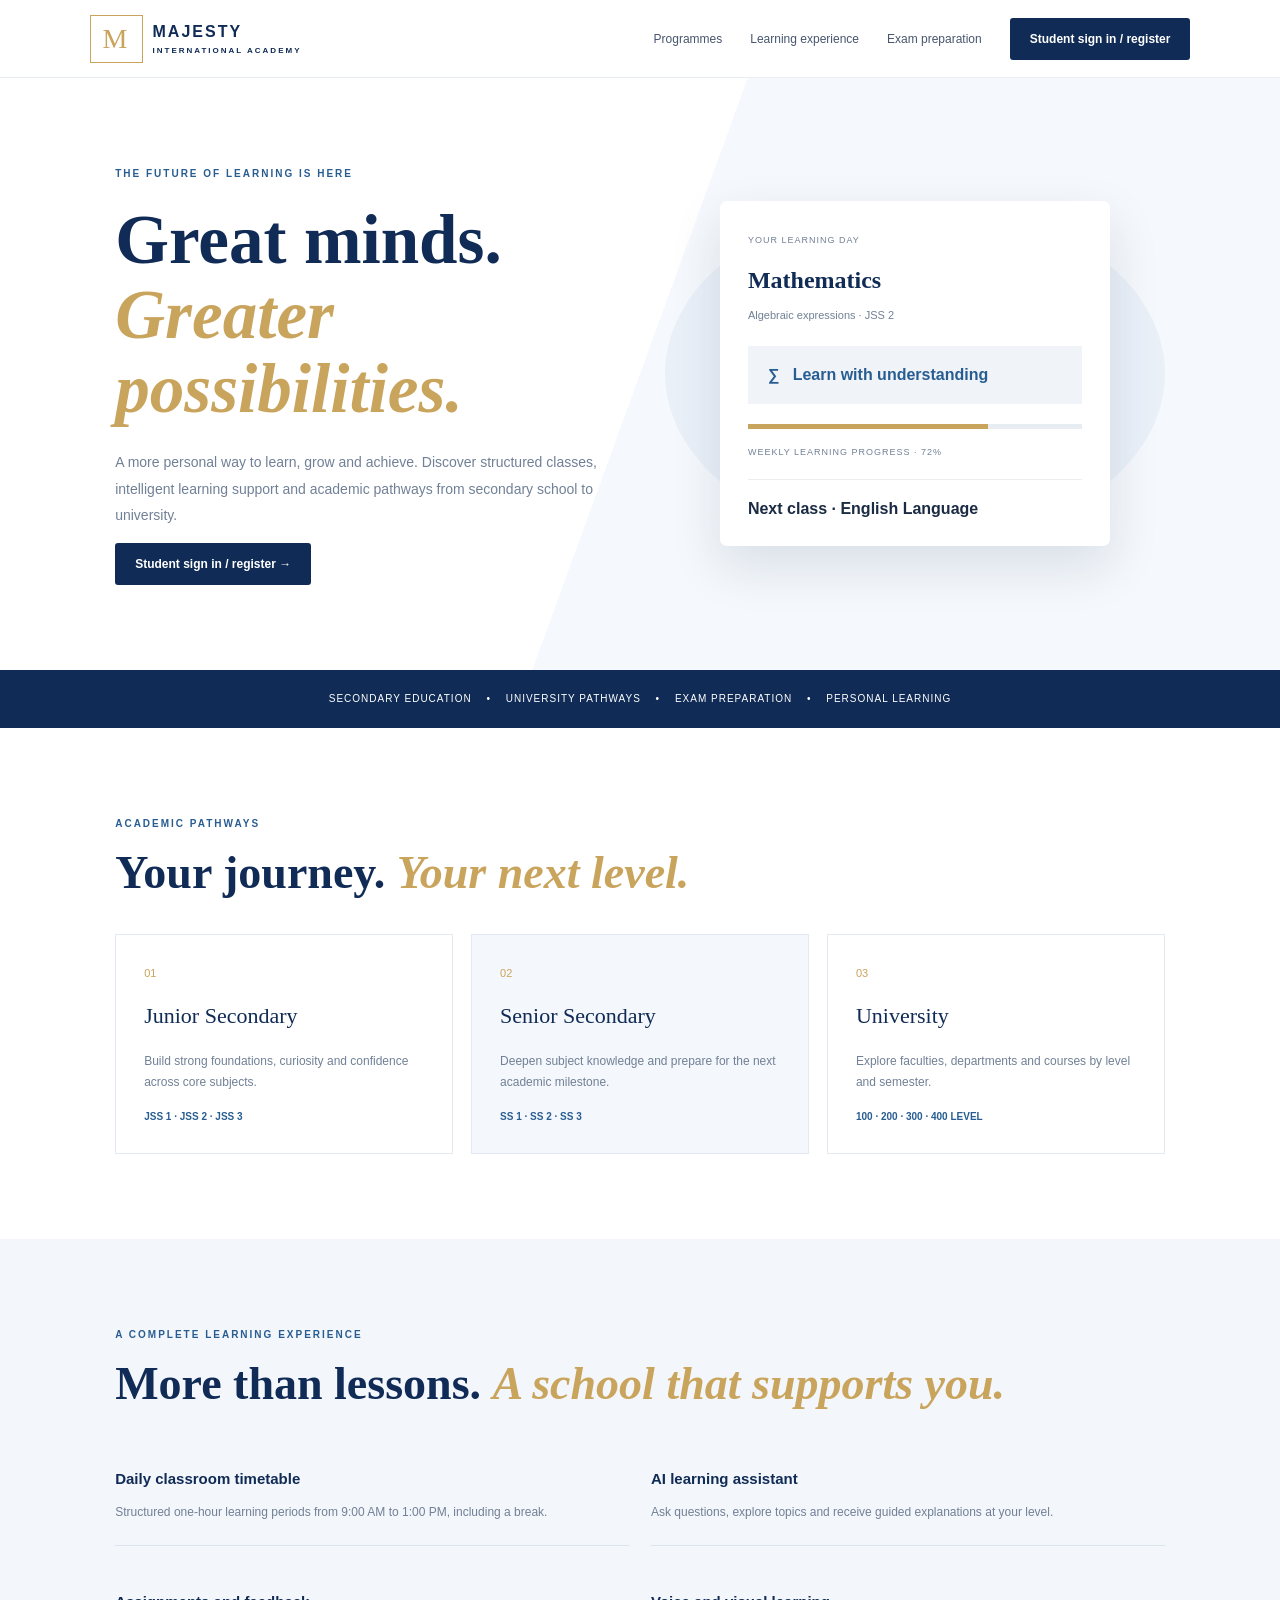
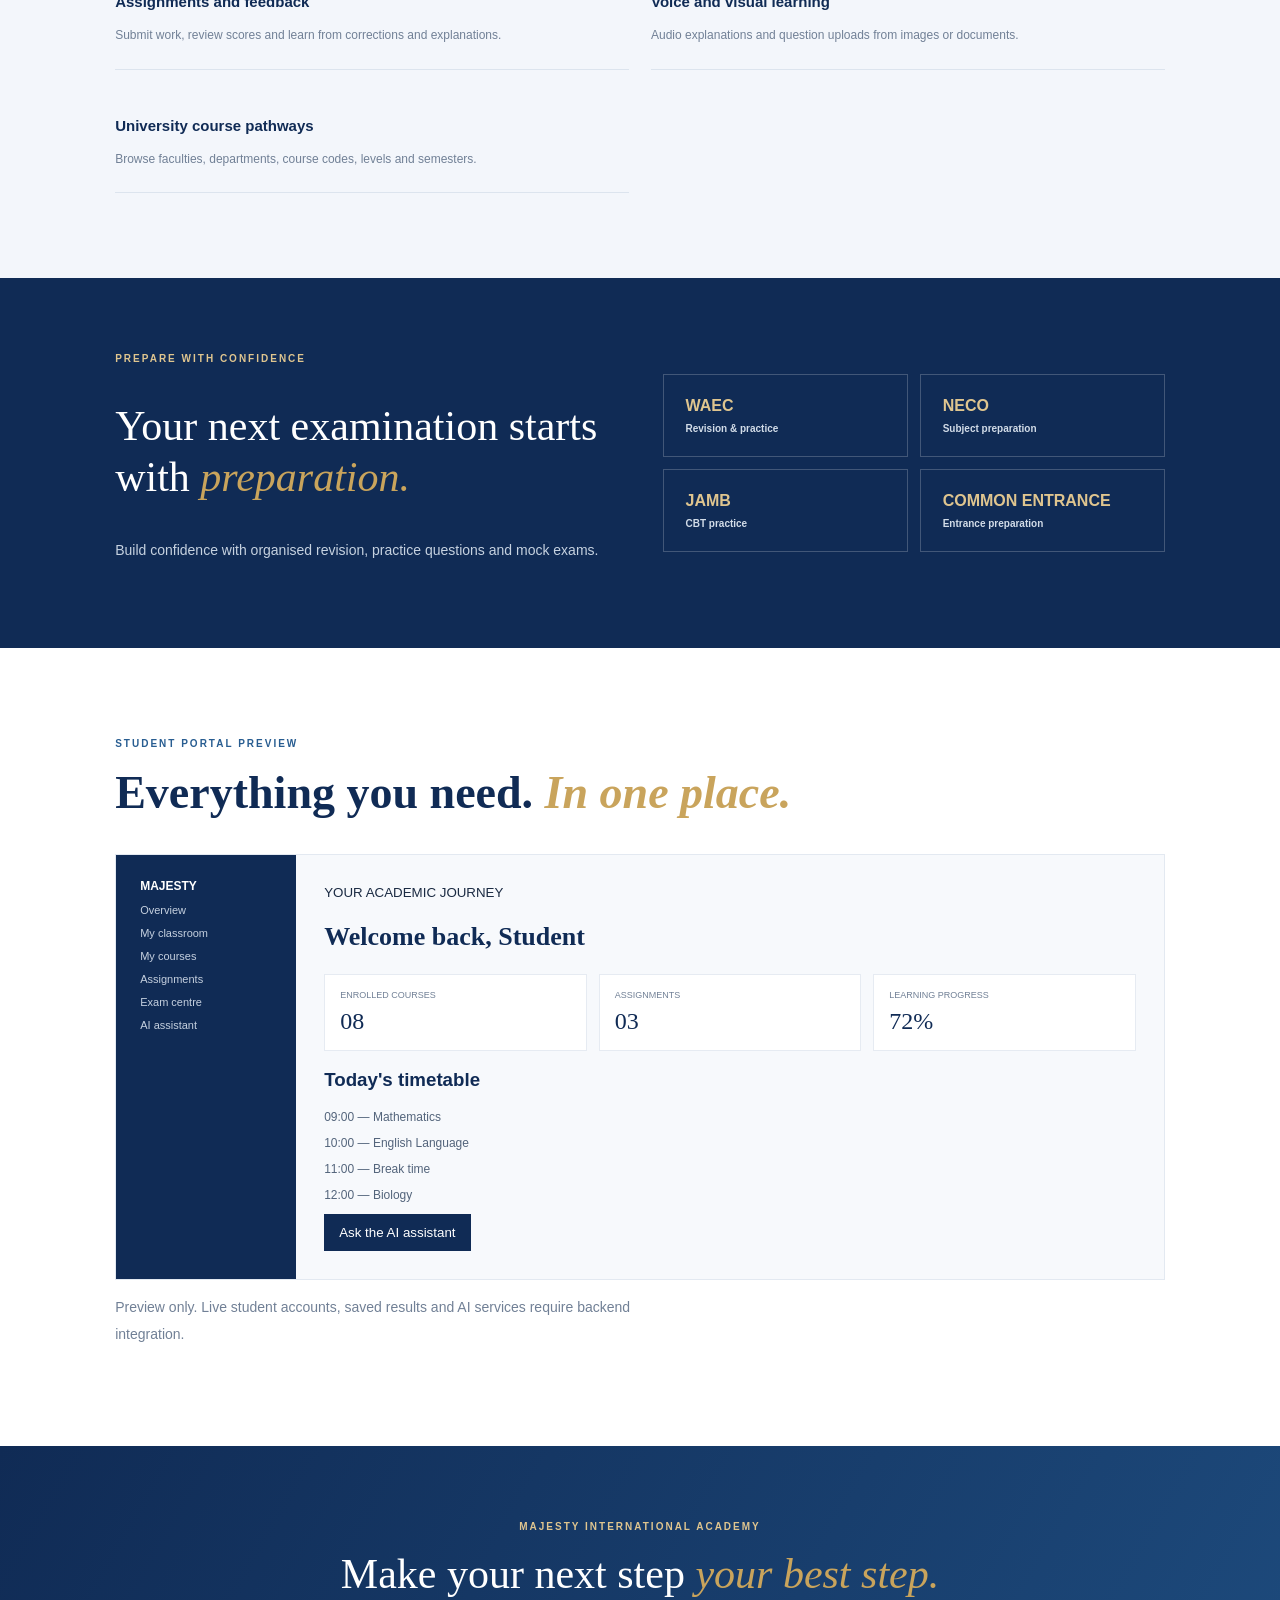
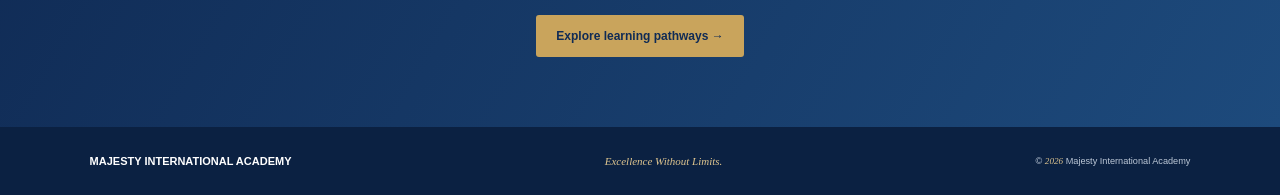
==== commit f880f9cb: "Add clear student sign-in entry points to homepage" ====
--- a/index.html
+++ b/index.html
@@ -1,7 +1,7 @@
 <!doctype html>
 <html lang="en"><head><meta charset="utf-8"><meta name="viewport" content="width=device-width,initial-scale=1"><meta name="description" content="Majesty International Academy — excellence without limits."><title>Majesty International Academy</title><link rel="stylesheet" href="styles.css"></head>
-<body><header><a class="brand" href="#"><b>M</b><span>MAJESTY<small>INTERNATIONAL ACADEMY</small></span></a><button id="menu">☰</button><nav id="nav"><a href="#programmes">Programmes</a><a href="#experience">Learning experience</a><a href="#exams">Exam preparation</a><a class="btn" href="portal.html">Student portal</a></nav></header>
-<main><section class="hero"><div><label>THE FUTURE OF LEARNING IS HERE</label><h1>Great minds.<br><em>Greater possibilities.</em></h1><p>A more personal way to learn, grow and achieve. Discover structured classes, intelligent learning support and academic pathways from secondary school to university.</p><a class="btn" href="portal.html">Enter student portal →</a></div><div class="visual"><div class="lesson"><small>YOUR LEARNING DAY</small><h2>Mathematics</h2><p>Algebraic expressions · JSS 2</p><div class="tile">∑ &nbsp; Learn with understanding</div><div class="bar"><i></i></div><small>WEEKLY LEARNING PROGRESS · 72%</small><hr><b>Next class · English Language</b></div></div></section>
+<body><header><a class="brand" href="#"><b>M</b><span>MAJESTY<small>INTERNATIONAL ACADEMY</small></span></a><button id="menu">☰</button><nav id="nav"><a href="#programmes">Programmes</a><a href="#experience">Learning experience</a><a href="#exams">Exam preparation</a><a class="btn" href="portal.html#account">Student sign in / register</a></nav></header>
+<main><section class="hero"><div><label>THE FUTURE OF LEARNING IS HERE</label><h1>Great minds.<br><em>Greater possibilities.</em></h1><p>A more personal way to learn, grow and achieve. Discover structured classes, intelligent learning support and academic pathways from secondary school to university.</p><a class="btn" href="portal.html#account">Student sign in / register →</a></div><div class="visual"><div class="lesson"><small>YOUR LEARNING DAY</small><h2>Mathematics</h2><p>Algebraic expressions · JSS 2</p><div class="tile">∑ &nbsp; Learn with understanding</div><div class="bar"><i></i></div><small>WEEKLY LEARNING PROGRESS · 72%</small><hr><b>Next class · English Language</b></div></div></section>
 <section class="strip">SECONDARY EDUCATION　 •　 UNIVERSITY PATHWAYS　 •　 EXAM PREPARATION　 •　 PERSONAL LEARNING</section>
 <section id="programmes" class="section"><label>ACADEMIC PATHWAYS</label><h2>Your journey. <em>Your next level.</em></h2><div class="cards"><article><span>01</span><h3>Junior Secondary</h3><p>Build strong foundations, curiosity and confidence across core subjects.</p><b>JSS 1 · JSS 2 · JSS 3</b></article><article><span>02</span><h3>Senior Secondary</h3><p>Deepen subject knowledge and prepare for the next academic milestone.</p><b>SS 1 · SS 2 · SS 3</b></article><article><span>03</span><h3>University</h3><p>Explore faculties, departments and courses by level and semester.</p><b>100 · 200 · 300 · 400 LEVEL</b></article></div></section>
 <section id="experience" class="section pale"><label>A COMPLETE LEARNING EXPERIENCE</label><h2>More than lessons. <em>A school that supports you.</em></h2><div class="features"><article><h3>Daily classroom timetable</h3><p>Structured one-hour learning periods from 9:00 AM to 1:00 PM, including a break.</p></article><article><h3>AI learning assistant</h3><p>Ask questions, explore topics and receive guided explanations at your level.</p></article><article><h3>Assignments and feedback</h3><p>Submit work, review scores and learn from corrections and explanations.</p></article><article><h3>Voice and visual learning</h3><p>Audio explanations and question uploads from images or documents.</p></article><article><h3>University course pathways</h3><p>Browse faculties, departments, course codes, levels and semesters.</p></article></div></section>
